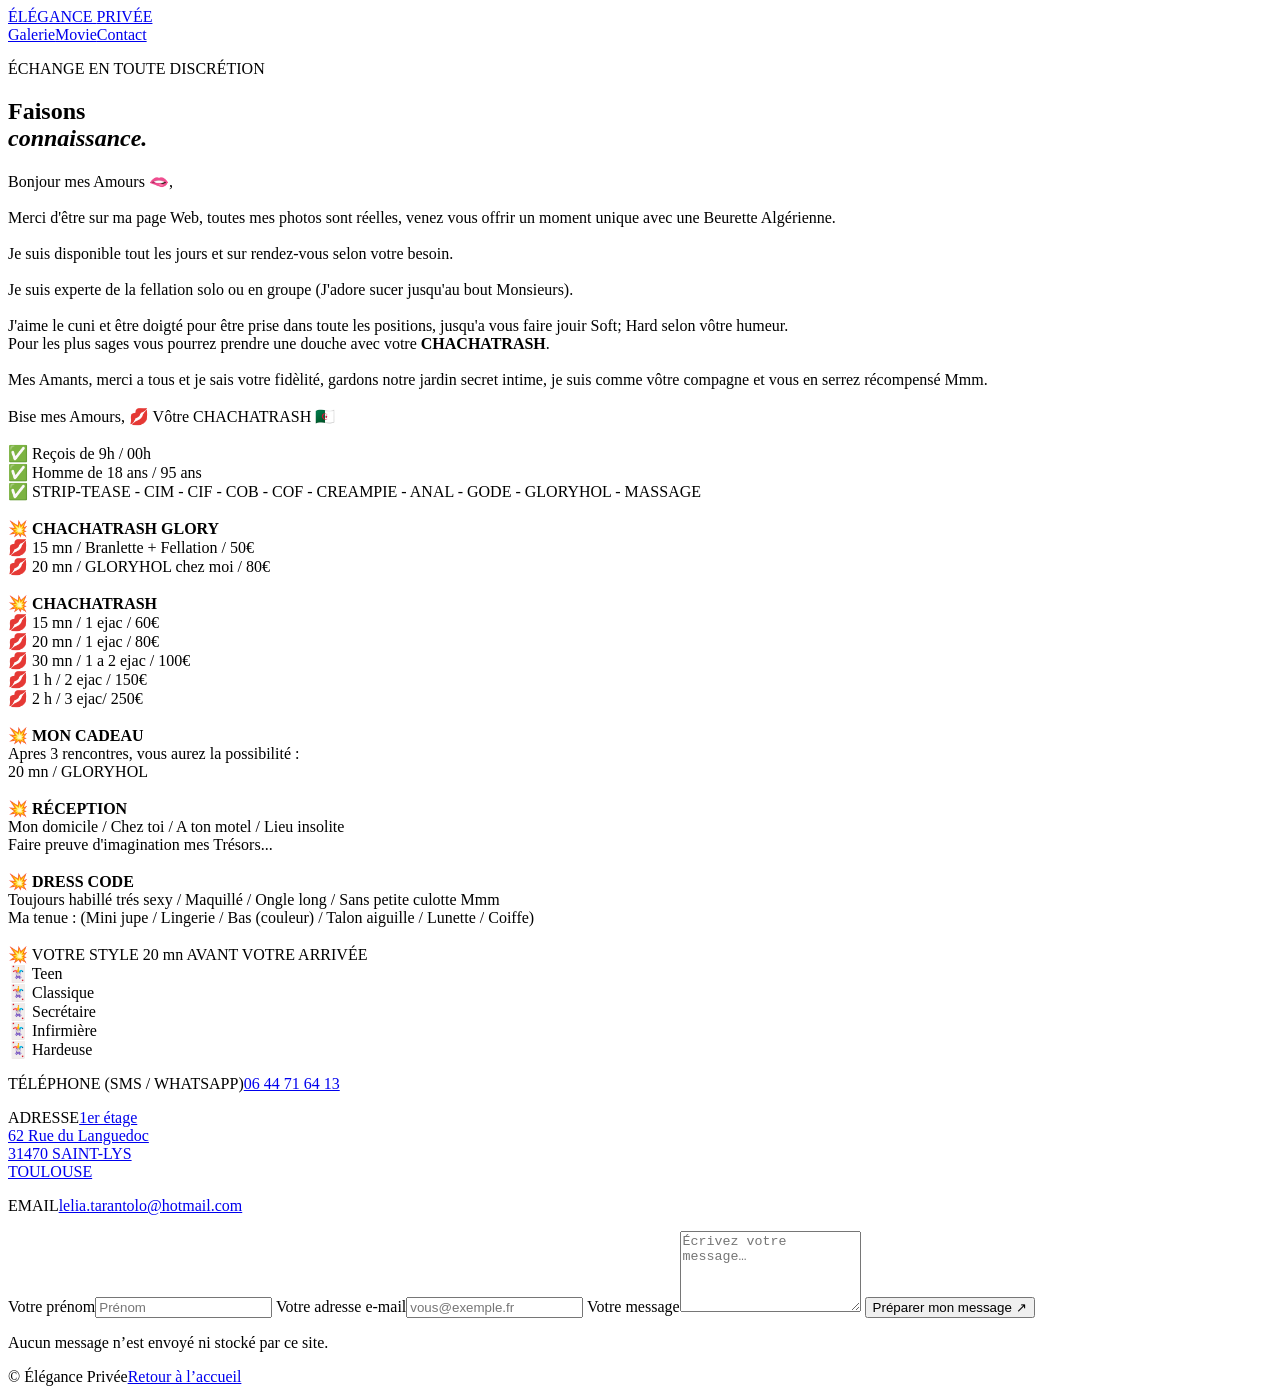
==== contact.html @ 478d0448 "Add files via upload" ====
<!doctype html>
<html lang="fr">
<head><meta charset="utf-8"><meta name="viewport" content="width=device-width,initial-scale=1"><meta name="theme-color" content="#090909"><title>Contact — Élégance Privée</title><link rel="stylesheet" href="assets/css/style.css"></head>
<body>
<header class="topbar"><a class="brand" href="index.html">ÉLÉGANCE <span>PRIVÉE</span></a><nav><a href="galerie.html">Galerie</a><a href="movie.html">Movie</a><a class="active" href="contact.html">Contact</a></nav></header>
<main class="contact-layout">
  <section class="contact-copy"><p class="eyebrow">ÉCHANGE EN TOUTE DISCRÉTION</p><h1>Faisons<br><em>connaissance.</em></h1><p class="intro">Bonjour mes Amours 🫦,
<br><br>
Merci d'être sur ma page Web, toutes mes photos sont réelles, venez vous offrir un moment unique avec une Beurette Algérienne.
<br><br>
Je suis disponible tout les jours et sur rendez-vous selon votre besoin.
<br><br>
Je suis experte de la fellation solo ou en groupe (J'adore sucer jusqu'au bout Monsieurs).
<br><br>
J'aime le cuni et être doigté pour être prise dans toute les positions, jusqu'a vous faire jouir Soft; Hard selon vôtre humeur.<br>
Pour les plus sages vous pourrez prendre une douche avec votre <strong>CHACHATRASH</strong>.
<br><br>
Mes Amants, merci a tous et je sais votre fidèlité, gardons notre jardin secret intime, je suis comme vôtre compagne et vous en serrez récompensé Mmm.
<br><br>
Bise mes Amours, 💋
Vôtre CHACHATRASH 🇩🇿
<br><br>
✅️ Reçois de 9h / 00h
<br>
✅️ Homme de 18 ans / 95 ans
<br>
✅️ STRIP-TEASE - CIM - CIF - COB - COF - CREAMPIE - ANAL - GODE - GLORYHOL - MASSAGE
<br><br>
💥 <strong>CHACHATRASH GLORY</strong><br>
💋 15 mn / Branlette + Fellation / 50€<br>
💋 20 mn / GLORYHOL chez moi / 80€
<br><br>
💥 <strong>CHACHATRASH</strong><br>
💋 15 mn / 1 ejac / 60€<br>
💋 20 mn / 1 ejac / 80€<br>
💋 30 mn / 1 a 2 ejac / 100€<br>
💋 1 h / 2 ejac / 150€ <br>
💋 2 h / 3 ejac/ 250€
<br><br>
💥 <strong>MON CADEAU</strong>
<br>
Apres 3 rencontres, vous aurez la possibilité :<br>
20 mn / GLORYHOL
<br><br>
💥 <strong>RÉCEPTION</strong>
<br>
Mon domicile / Chez toi / A ton motel / Lieu insolite 
<br>
Faire preuve d'imagination mes Trésors...
<br><br>
💥 <strong>DRESS CODE</strong>
<br>
Toujours habillé trés sexy / Maquillé / Ongle long / Sans petite culotte Mmm
<br>
Ma tenue : (Mini jupe / Lingerie / Bas (couleur) / Talon aiguille / Lunette / Coiffe)
<br><br>
💥 VOTRE STYLE 20 mn AVANT VOTRE ARRIVÉE
<br>
🃏 Teen<br>
🃏 Classique<br>
🃏 Secrétaire<br>
🃏 Infirmière<br>
🃏 Hardeuse<br>
  </p>
  <div class="contact-lines"><p><span>TÉLÉPHONE (SMS / WHATSAPP)</span><a href="tel:+330644716413">06 44 71 64 13</a></p><p><span>ADRESSE</span><a href="#" id="whatsapp-link">1er étage<br>62 Rue du Languedoc<br>31470 SAINT-LYS<br>TOULOUSE</a></p><p><span>EMAIL</span><a href="mailto:lelia.tarantolo@hotmail.com">lelia.tarantolo@hotmail.com</a></p></div>
  </section>
  <form class="contact-form" id="contact-form">
    <label for="name">Votre prénom</label><input id="name" name="name" placeholder="Prénom" required>
    <label for="email">Votre adresse e-mail</label><input id="email" name="email" type="email" placeholder="vous@exemple.fr" required>
    <label for="message">Votre message</label><textarea id="message" name="message" rows="5" placeholder="Écrivez votre message…" required></textarea>
    <button class="btn btn-gold" type="submit">Préparer mon message <span>↗</span></button>
    <p class="form-note">Aucun message n’est envoyé ni stocké par ce site.</p>
  </form>
</main>
<footer class="site-footer"><span>© <span data-year></span> Élégance Privée</span><a href="index.html">Retour à l’accueil</a></footer>
<script src="assets/js/script.js"></script>
</body></html>
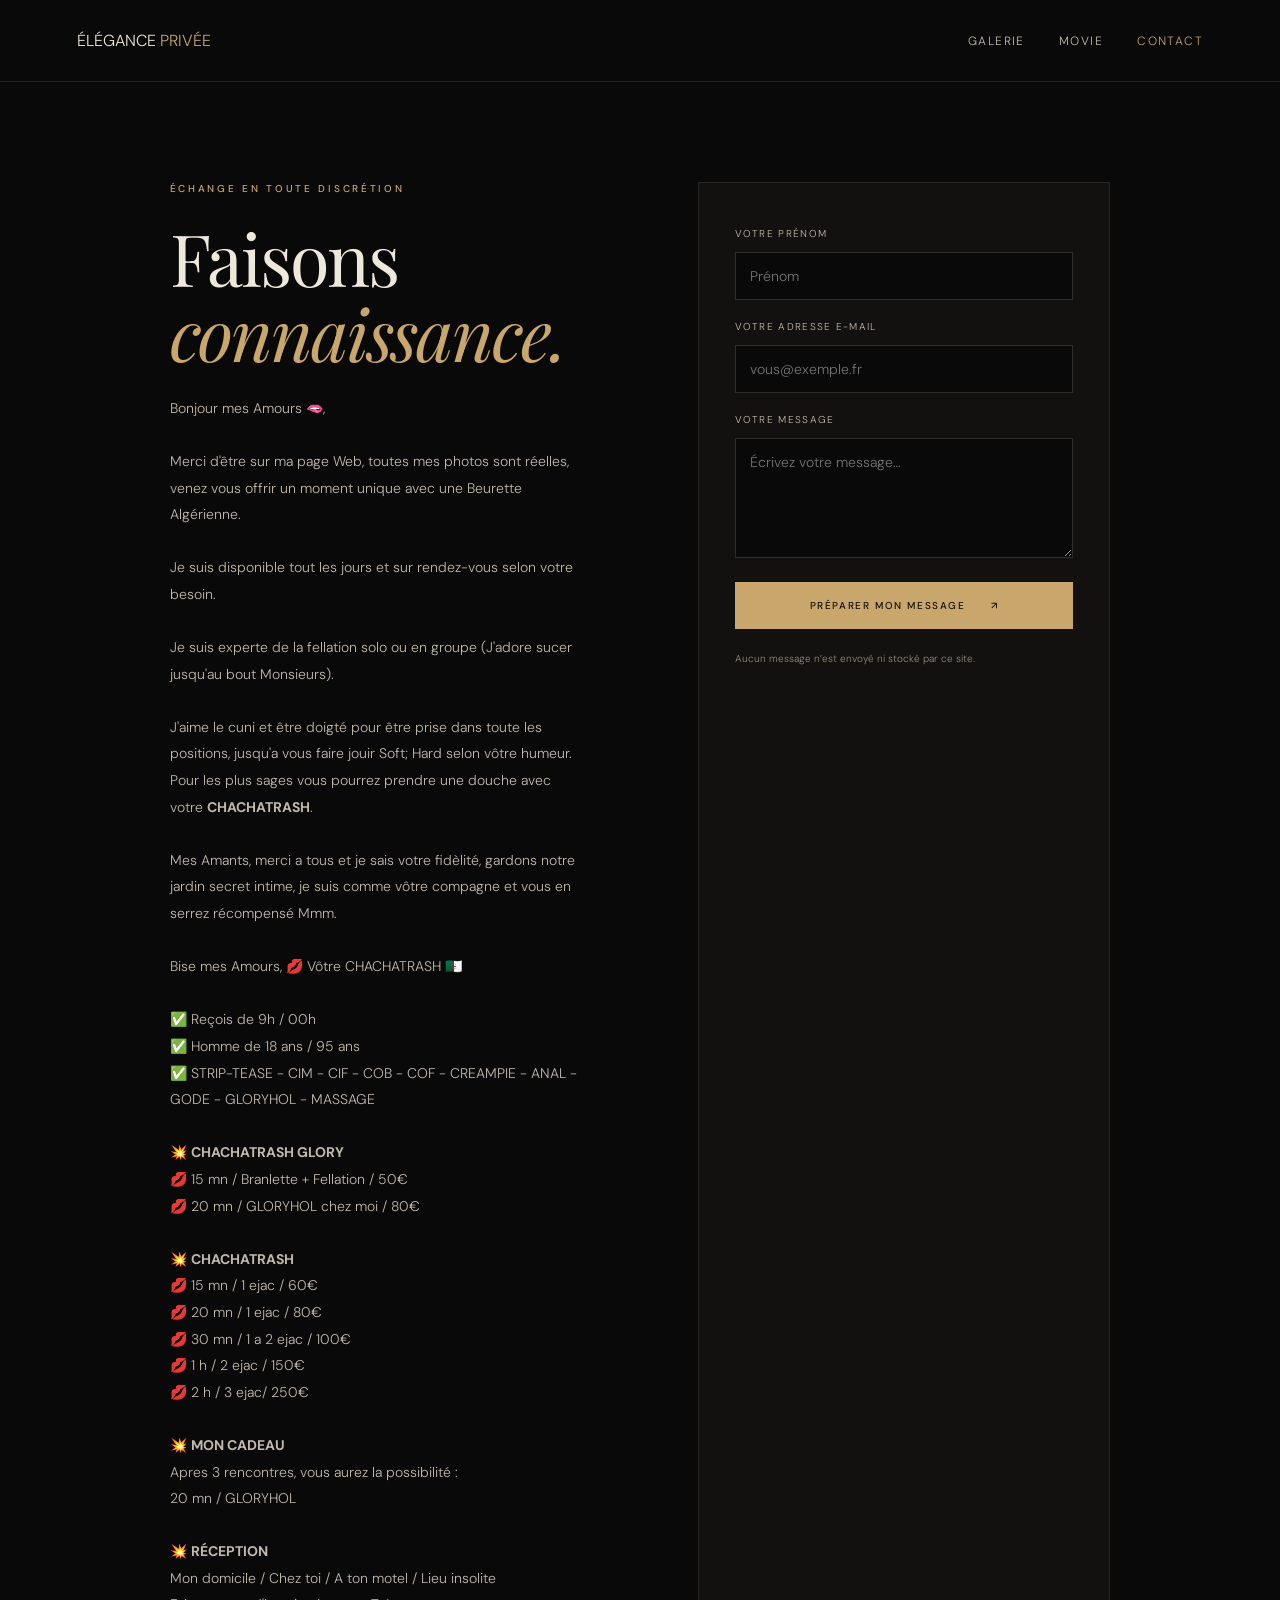
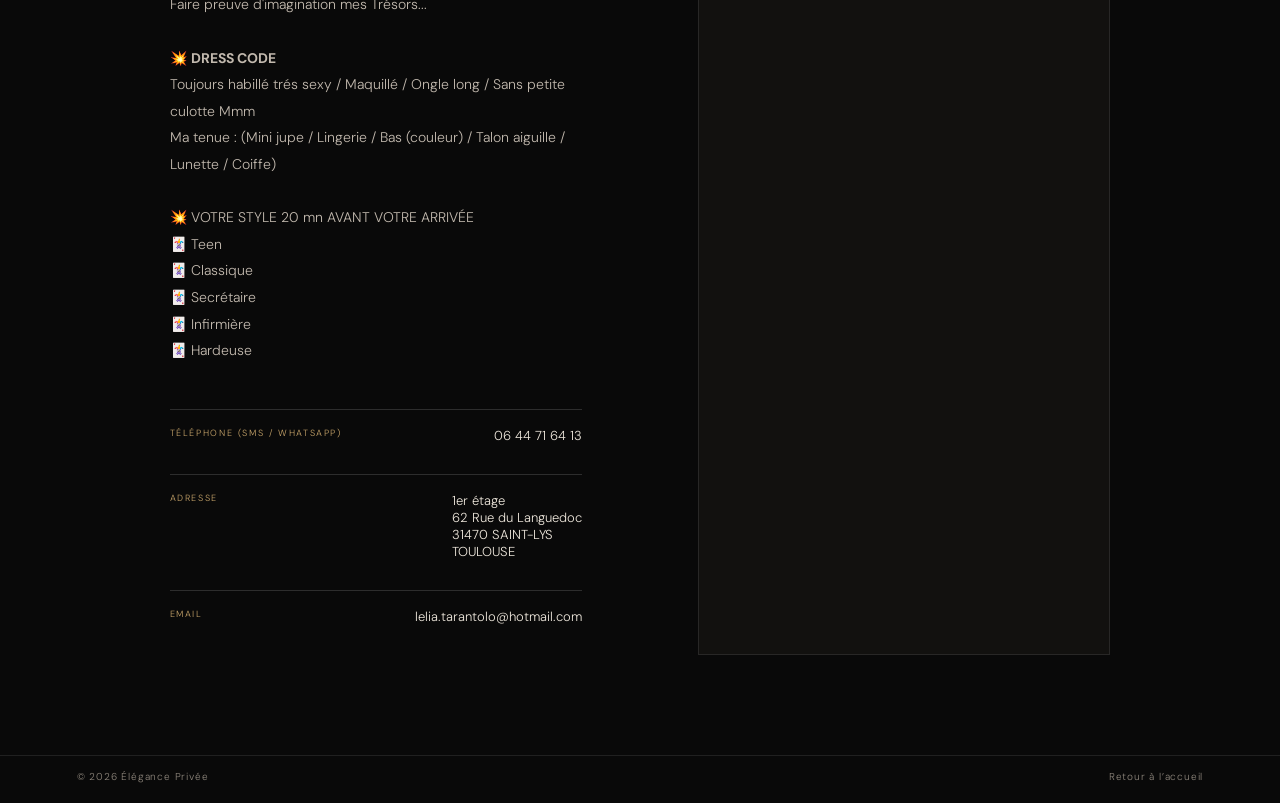
==== commit f3ed2367: "Add files via upload" ====
--- a/contact.html
+++ b/contact.html
@@ -1,6 +1,6 @@
 <!doctype html>
 <html lang="fr">
-<head><meta charset="utf-8"><meta name="viewport" content="width=device-width,initial-scale=1"><meta name="theme-color" content="#090909"><title>Contact — Élégance Privée</title><link rel="stylesheet" href="assets/css/style.css"></head>
+<head><meta charset="utf-8"><meta name="viewport" content="width=device-width,initial-scale=1"><meta name="theme-color" content="#090909"><title>Contact — Élégance Privée</title><link rel="stylesheet" href="style.css"></head>
 <body>
 <header class="topbar"><a class="brand" href="index.html">ÉLÉGANCE <span>PRIVÉE</span></a><nav><a href="galerie.html">Galerie</a><a href="movie.html">Movie</a><a class="active" href="contact.html">Contact</a></nav></header>
 <main class="contact-layout">
@@ -73,5 +73,5 @@
   </form>
 </main>
 <footer class="site-footer"><span>© <span data-year></span> Élégance Privée</span><a href="index.html">Retour à l’accueil</a></footer>
-<script src="assets/js/script.js"></script>
+<script src="script.js"></script>
 </body></html>
--- a/style.css
+++ b/style.css
@@ -0,0 +1,46 @@
+@import url('https://fonts.googleapis.com/css2?family=DM+Sans:wght@300;400;500;600&family=Playfair+Display:ital,wght@0,400;0,500;1,400;1,500&display=swap');
+:root{--bg:#090909;--panel:#12110f;--gold:#c9a66b;--cream:#eee7dc;--muted:#aaa197}
+*{box-sizing:border-box}html{scroll-behavior:smooth}body{margin:0;background:var(--bg);color:var(--cream);font-family:'DM Sans',sans-serif;font-weight:300;min-height:100vh}a{color:inherit;text-decoration:none}.topbar{height:82px;padding:0 6vw;display:flex;align-items:center;justify-content:space-between;position:relative;z-index:5;border-bottom:1px solid #ffffff18;
+                   background:#090909};
+                                                                                                                                                                                                      
+.brand{font-size:13px;letter-spacing:.22em;font-weight:600}.brand span{color:var(--gold)}nav{display:flex;gap:34px}nav a{font-size:12px;letter-spacing:.12em;color:#c7beb2;text-transform:uppercase}nav a:hover,nav a.active{color:var(--gold)}.hero{min-height:calc(100vh - 130px);position:relative;display:flex;align-items:center;overflow:hidden}.hero-photo{position:absolute;inset:0 0 0 37%;background-image:url('https://6ae8877f87027fb6113b0fd0.imgix.net/image200/1000026003.jpg');
+                                                                                                                                                                                                                                                                                                                                                                                                                                                                                                                                                                                                                                                                                                                             background-size:cover;background-position:center 35%;filter:saturate(.65)}.hero-shade{position:absolute;inset:0;background:linear-gradient(90deg,#090909 0%,#090909 33%,#090909d9 47%,#09090930 100%),linear-gradient(0deg,#0909098c,transparent 45%)}.hero-content{position:relative;z-index:1;width:min(610px,58%);padding:7vh 0 8vh 10vw}.eyebrow{font-size:10px;letter-spacing:.27em;color:var(--gold);font-weight:500;margin:0 0 25px}.hero h1,.page-heading h1,.contact-copy h1{font:400 clamp(48px,6vw,82px)/1.04 'Playfair Display',serif;margin:0 0 25px;letter-spacing:-.03em}.hero h1 em,.page-heading h1 em,.contact-copy h1 em{color:var(--gold);font-weight:400}.intro{color:#c2b9ae;font-size:14px;line-height:1.9;max-width:430px}.actions{display:flex;gap:14px;flex-wrap:wrap;margin-top:36px}.btn{display:inline-flex;align-items:center;justify-content:center;gap:25px;padding:16px 22px;font:500 10px 'DM Sans',sans-serif;letter-spacing:.16em;text-transform:uppercase;border:1px solid var(--gold);cursor:pointer;transition:.25s}.btn-gold{background:var(--gold);color:#15110b}.btn-gold:hover{background:#e0c18c}.btn-outline{color:var(--cream);border-color:#ffffff55}.btn-outline:hover{border-color:var(--gold);color:var(--gold)}.small-note{font-size:10px;color:#8d857b;margin-top:35px;letter-spacing:.06em}.vertical-note{position:absolute;right:3vw;bottom:12%;writing-mode:vertical-rl;font-size:9px;letter-spacing:.25em;color:#d6c6aa}.site-footer{min-height:48px;padding:14px 6vw;display:flex;justify-content:space-between;gap:15px;color:#8f877d;font-size:10px;letter-spacing:.08em;border-top:1px solid #ffffff18}.page-wrap{max-width:1180px;margin:auto;padding:90px 7vw}.page-heading{margin-bottom:48px}.page-heading h1{font-size:clamp(48px,7vw,76px)}.gallery{display:grid;grid-template-columns:1.1fr .9fr .9fr;gap:16px}.gallery-item{height:440px;border:0;padding:0;position:relative;cursor:zoom-in;background-size:cover;background-position:center;filter:saturate(.7);transition:.3s}.gallery-item:hover{filter:saturate(1);transform:translateY(-4px)}.gallery-item span{position:absolute;bottom:18px;left:18px;color:#fff;font-size:11px;letter-spacing:.2em}
+.g1{background-image:url('https://6ae8877f87027fb6113b0fd0.imgix.net/sandbox/1000026010.png')}
+.g2{background-image:url('https://6ae8877f87027fb6113b0fd0.imgix.net/sandbox/1000026014.jpg')}
+.g3{background-image:url('https://6ae8877f87027fb6113b0fd0.imgix.net/sandbox/1000026050.jpg')}
+.g4{background-image:url('https://6ae8877f87027fb6113b0fd0.imgix.net/sandbox/1000026047.jpg')}
+.g5{background-image:url('https://6ae8877f87027fb6113b0fd0.imgix.net/sandbox/1000026020.jpg')}
+.g6{background-image:url('https://6ae8877f87027fb6113b0fd0.imgix.net/sandbox/1000026042.jpg')}
+.g7{background-image:url('https://6ae8877f87027fb6113b0fd0.imgix.net/sandbox/1000026029.png')}
+.g8{background-image:url('https://6ae8877f87027fb6113b0fd0.imgix.net/sandbox/1000026024.jpg')}
+.g9{background-image:url('https://6ae8877f87027fb6113b0fd0.imgix.net/sandbox/1000026018.jpg')}
+.g10{background-image:url('https://6ae8877f87027fb6113b0fd0.imgix.net/sandbox/1000026012.jpg')}
+.g11{background-image:url('https://6ae8877f87027fb6113b0fd0.imgix.net/image200/1000026003.jpg')}
+
+.g100{background-image:url('https://6ae8877f87027fb6113b0fd0.imgix.net/sandbox/1000026129.jpg')}
+.g101{background-image:url('https://6ae8877f87027fb6113b0fd0.imgix.net/sandbox/1000026200.jpg')}
+.g102{background-image:url('https://6ae8877f87027fb6113b0fd0.imgix.net/sandbox/1000026203.jpg')}
+.g103{background-image:url('https://6ae8877f87027fb6113b0fd0.imgix.net/sandbox/1000026217.jpg')}
+.g104{background-image:url('https://6ae8877f87027fb6113b0fd0.imgix.net/sandbox/1000026234.jpg')}
+.g105{background-image:url('https://6ae8877f87027fb6113b0fd0.imgix.net/sandbox/1000026240.jpg')}
+.g106{background-image:url('https://6ae8877f87027fb6113b0fd0.imgix.net/sandbox/1000026197.jpg')}
+.g107{background-image:url('https://6ae8877f87027fb6113b0fd0.imgix.net/sandbox/1000026243.jpg')}
+.g108{background-image:url('https://6ae8877f87027fb6113b0fd0.imgix.net/sandbox/1000026245.jpg')}
+.g109{background-image:url('https://6ae8877f87027fb6113b0fd0.imgix.net/sandbox/1000026246.jpg')}
+
+
+
+
+
+
+
+
+
+
+
+
+
+
+
+center-action{text-align:center;margin:45px 0 5px}.lightbox{display:none;position:fixed;inset:0;background:#000e;z-index:20;align-items:center;justify-content:center;padding:5vh 5vw}.lightbox.open{display:flex}.lightbox img{max-width:min(90vw,900px);max-height:88vh;object-fit:contain}.lightbox-close{position:absolute;right:28px;top:18px;background:none;border:0;color:white;font-size:42px;cursor:pointer}.contact-layout{max-width:1120px;margin:auto;padding:100px 7vw;display:grid;grid-template-columns:1fr 1fr;gap:9vw}.contact-copy h1{font-size:clamp(48px,6vw,72px)}.contact-lines{margin-top:45px}.contact-lines p{border-top:1px solid #ffffff25;padding:17px 0;display:flex;justify-content:space-between;gap:15px;font-size:13px}.contact-lines span{font-size:9px;letter-spacing:.18em;color:var(--gold)}.contact-form{background:var(--panel);padding:36px;display:flex;flex-direction:column;gap:12px;border:1px solid #ffffff18}.contact-form label{font-size:10px;letter-spacing:.13em;text-transform:uppercase;color:#c7bcae;margin-top:8px}.contact-form input,.contact-form textarea{width:100%;background:#090909;border:1px solid #ffffff25;padding:14px;color:var(--cream);font:300 14px 'DM Sans',sans-serif;outline:none}.contact-form input:focus,.contact-form textarea:focus{border-color:var(--gold)}.contact-form textarea{resize:vertical}.contact-form button{margin-top:12px}.form-note{font-size:10px;color:#948b80;line-height:1.6}
+@media(max-width:760px){.topbar{height:70px;padding:0 6vw}.brand{font-size:11px}nav{gap:16px}nav a{font-size:9px}.hero{min-height:calc(100svh - 118px);align-items:flex-end}.hero-photo{inset:0;background-position:center 25%}.hero-shade{background:linear-gradient(0deg,#090909 0%,#090909e8 30%,#09090950 75%,#09090920 100%)}.hero-content{width:100%;padding:0 7vw 9vh}.hero h1{font-size:54px}.intro{font-size:13px}.vertical-note{display:none}.actions{gap:10px}.btn{padding:15px 16px;font-size:9px}.page-wrap{padding:65px 6vw}.gallery{grid-template-columns:1fr 1fr;gap:10px}.gallery-item{height:280px}.gallery-item:first-child{grid-column:span 2;height:390px}.contact-layout{padding:65px 6vw;grid-template-columns:1fr;gap:35px}.contact-form{padding:25px}.site-footer{font-size:9px}}
